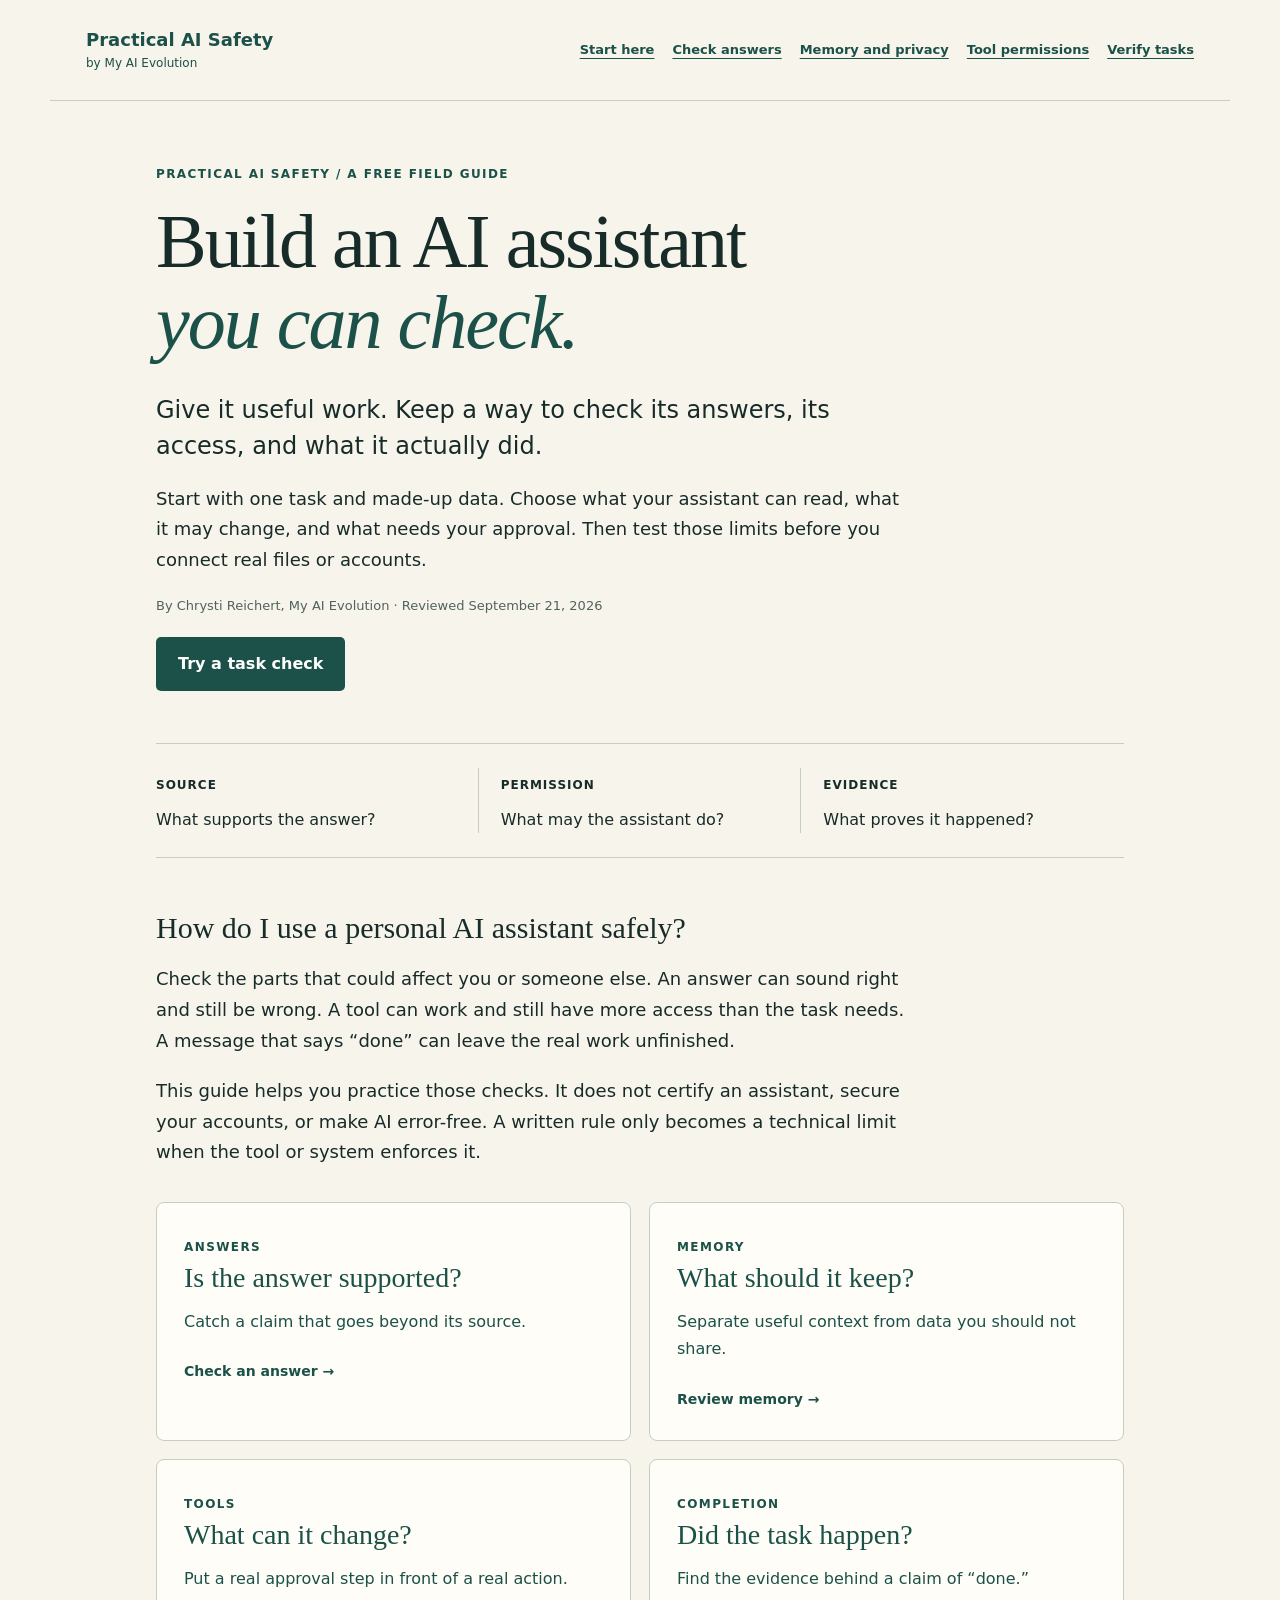
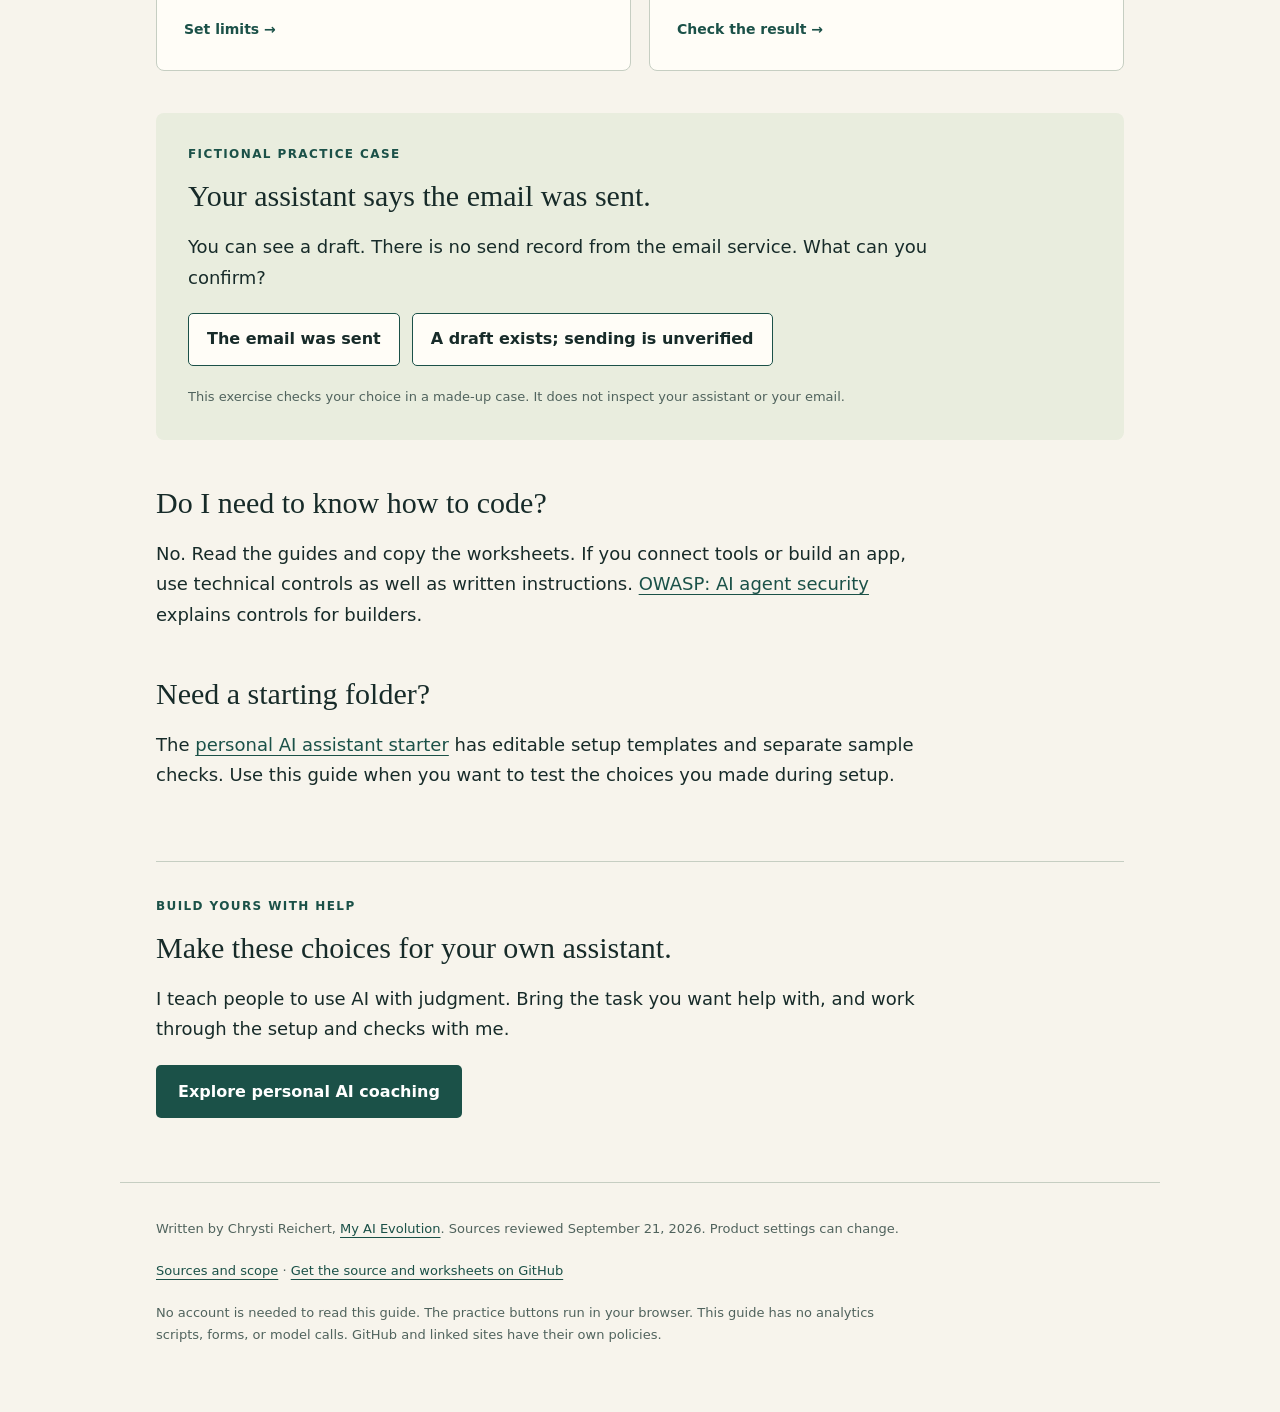
==== docs/index.html @ 9359fa34 "Add Practical AI Safety guide and reusable worksheets" ====
<!doctype html><html lang="en"><head><meta charset="utf-8"><meta name="viewport" content="width=device-width,initial-scale=1"><title>Build an AI assistant you can check | Practical AI Safety</title><meta name="description" content="Practical AI safety for people building a personal AI assistant. Check answers, review memory, limit tools, and verify completed work."><meta name="author" content="Chrysti Reichert"><meta name="robots" content="index,follow"><link rel="canonical" href="https://unnamedmistress.github.io/practical-ai-safety/"><meta property="og:title" content="Build an AI assistant you can check"><meta property="og:description" content="Practical AI safety for people building a personal AI assistant. Check answers, review memory, limit tools, and verify completed work."><meta property="og:type" content="article"><meta property="og:url" content="https://unnamedmistress.github.io/practical-ai-safety/"><meta property="og:site_name" content="Practical AI Safety"><link rel="stylesheet" href="style.css"><script type="application/ld+json">{"@context": "https://schema.org", "@type": "Article", "headline": "Build an AI assistant you can check", "description": "Practical AI safety for people building a personal AI assistant. Check answers, review memory, limit tools, and verify completed work.", "url": "https://unnamedmistress.github.io/practical-ai-safety/", "author": {"@type": "Person", "name": "Chrysti Reichert", "url": "https://www.myaievolution.com/about"}, "publisher": {"@type": "Organization", "name": "My AI Evolution", "url": "https://www.myaievolution.com/"}, "inLanguage": "en"}</script><script src="practice.js" defer></script></head><body><a class="skip" href="#main">Skip to content</a><header><a class="brand" href="index.html">Practical AI Safety<span>by My AI Evolution</span></a><nav aria-label="Main"><a href="index.html">Start here</a><a href="check-ai-answers.html">Check answers</a><a href="ai-memory-and-privacy.html">Memory and privacy</a><a href="ai-assistant-permissions.html">Tool permissions</a><a href="verify-ai-tasks.html">Verify tasks</a></nav></header><main id="main">
<p class="eyebrow">Practical AI Safety / A free field guide</p>
<h1>Build an AI assistant<br><em>you can check.</em></h1>
<p class="lead">Give it useful work. Keep a way to check its answers, its access, and what it actually did.</p>
<p>Start with one task and made-up data. Choose what your assistant can read, what it may change, and what needs your approval. Then test those limits before you connect real files or accounts.</p>
<p class="byline">By Chrysti Reichert, My AI Evolution · Reviewed September 21, 2026</p>
<a class="button" href="#try-it">Try a task check</a>
<section class="path" aria-label="The check before action"><div><span>Source</span><p>What supports the answer?</p></div><div><span>Permission</span><p>What may the assistant do?</p></div><div><span>Evidence</span><p>What proves it happened?</p></div></section>
<h2>How do I use a personal AI assistant safely?</h2>
<p>Check the parts that could affect you or someone else. An answer can sound right and still be wrong. A tool can work and still have more access than the task needs. A message that says “done” can leave the real work unfinished.</p>
<p>This guide helps you practice those checks. It does not certify an assistant, secure your accounts, or make AI error-free. A written rule only becomes a technical limit when the tool or system enforces it.</p>
<section class="cards" aria-label="Read the guides">
<a class="card" href="check-ai-answers.html"><span class="eyebrow">Answers</span><h2>Is the answer supported?</h2><p>Catch a claim that goes beyond its source.</p><span>Check an answer →</span></a>
<a class="card" href="ai-memory-and-privacy.html"><span class="eyebrow">Memory</span><h2>What should it keep?</h2><p>Separate useful context from data you should not share.</p><span>Review memory →</span></a>
<a class="card" href="ai-assistant-permissions.html"><span class="eyebrow">Tools</span><h2>What can it change?</h2><p>Put a real approval step in front of a real action.</p><span>Set limits →</span></a>
<a class="card" href="verify-ai-tasks.html"><span class="eyebrow">Completion</span><h2>Did the task happen?</h2><p>Find the evidence behind a claim of “done.”</p><span>Check the result →</span></a>
</section>
<section class="exercise" id="try-it"><p class="eyebrow">Fictional practice case</p><h2>Your assistant says the email was sent.</h2><p>You can see a draft. There is no send record from the email service. What can you confirm?</p><div class="choices"><button data-result="Try again. A claim of sending and a saved draft do not prove delivery or sending.">The email was sent</button><button data-result="Yes. The draft is visible. Sending remains unverified until the email service provides a matching record.">A draft exists; sending is unverified</button></div><p class="feedback" role="status" aria-live="polite"></p><noscript><p>A draft exists. Sending is unverified. Check the email service for a matching send record.</p></noscript><p class="small">This exercise checks your choice in a made-up case. It does not inspect your assistant or your email.</p></section>
<h2>Do I need to know how to code?</h2><p>No. Read the guides and copy the worksheets. If you connect tools or build an app, use technical controls as well as written instructions. <a href="https://cheatsheetseries.owasp.org/cheatsheets/AI_Agent_Security_Cheat_Sheet.html">OWASP: AI agent security</a> explains controls for builders.</p>
<h2>Need a starting folder?</h2><p>The <a href="https://unnamedmistress.github.io/personal-ai-assistant-starter/">personal AI assistant starter</a> has editable setup templates and separate sample checks. Use this guide when you want to test the choices you made during setup.</p>
<aside class="coaching"><p class="eyebrow">Build yours with help</p><h2>Make these choices for your own assistant.</h2><p>I teach people to use AI with judgment. Bring the task you want help with, and work through the setup and checks with me.</p><a class="button" href="https://www.myaievolution.com/ai-assistant-coaching?utm_source=github&amp;utm_medium=referral&amp;utm_campaign=practical_ai_safety&amp;utm_content=index">Explore personal AI coaching</a></aside></main><footer><p>Written by Chrysti Reichert, <a href="https://www.myaievolution.com/">My AI Evolution</a>. Sources reviewed September 21, 2026. Product settings can change.</p><p><a href="sources.html">Sources and scope</a> · <a href="https://github.com/unnamedmistress/practical-ai-safety">Get the source and worksheets on GitHub</a></p><p>No account is needed to read this guide. The practice buttons run in your browser. This guide has no analytics scripts, forms, or model calls. GitHub and linked sites have their own policies.</p></footer></body></html>
---- docs/style.css ----
:root{--ink:#172b29;--paper:#f7f4ec;--green:#1b5148;--lime:#e4ebba;--muted:#50635d;--line:#c6cec2}*{box-sizing:border-box}html{scroll-behavior:smooth}body{margin:0;background:var(--paper);color:var(--ink);font:18px/1.7 system-ui,sans-serif}a{color:var(--green);text-underline-offset:4px}a:hover{text-decoration-thickness:2px}a:focus-visible,button:focus-visible,summary:focus-visible{outline:3px solid #a44d1d;outline-offset:5px}.skip{position:absolute;left:10px;top:-90px;background:white;padding:12px;z-index:2}.skip:focus{top:10px}header{max-width:1180px;margin:auto;padding:28px 36px;display:flex;align-items:center;justify-content:space-between;gap:30px;border-bottom:1px solid var(--line)}.brand{font-weight:800;text-decoration:none;line-height:1.3;white-space:nowrap}.brand span{display:block;font-weight:400;font-size:12px;margin-top:5px}nav{display:flex;gap:18px;flex-wrap:wrap}nav a{font-size:13px;font-weight:600}main{max-width:1040px;margin:0 auto;padding:64px 36px}h1{font:500 clamp(40px,6vw,76px)/1.07 Georgia,serif;letter-spacing:-2px;margin:18px 0 28px;max-width:940px}h1 em{font-weight:400;color:var(--green)}h2{font:500 30px/1.2 Georgia,serif;margin:45px 0 18px}p{max-width:760px;margin:0 0 20px}.lead{font-size:24px;line-height:1.5;max-width:740px}.eyebrow{font:700 12px/1.5 system-ui,sans-serif;letter-spacing:1.4px;text-transform:uppercase;margin:0 0 15px;color:var(--green)}.byline,.small{font-size:13px;color:var(--muted)}.button{display:inline-block;padding:13px 22px;background:var(--green);color:white;border-radius:5px;text-decoration:none;font-weight:650;font-size:16px}.path{display:grid;grid-template-columns:repeat(3,1fr);gap:0;margin:52px 0;padding:24px 0;border-block:1px solid var(--line)}.path div{padding:0 22px;border-right:1px solid var(--line)}.path div:first-child{padding-left:0}.path div:last-child{border:0}.path span{font-size:12px;letter-spacing:1px;text-transform:uppercase;font-weight:750}.path p{margin:8px 0 0;font-size:16px}.cards{display:grid;grid-template-columns:1fr 1fr;gap:18px;margin:34px 0}.card{padding:27px;border:1px solid var(--line);border-radius:8px;text-decoration:none;background:#fffdf7}.card h2{margin:0 0 14px;font-size:28px}.card p{font-size:16px}.card>span:last-child{font-size:14px;font-weight:750}.card:hover{background:var(--lime)}.exercise,.note{padding:32px;background:#e9edde;border-radius:8px;margin:42px 0}.exercise h2,.note h2{margin-top:8px}.exercise p:last-child,.note p:last-child{margin-bottom:0}blockquote{margin:20px 0;border-left:3px solid var(--green);padding:12px 20px;background:#f7f9ef;font-family:Georgia,serif;font-size:21px}details{padding:18px 0;border-top:1px solid var(--line)}summary{cursor:pointer;font-weight:700}details[open] summary{margin-bottom:18px}.choices{display:flex;flex-wrap:wrap;gap:12px}.choices button{padding:14px 18px;background:#fffdf7;border:1px solid var(--green);border-radius:5px;font:600 16px/1.4 system-ui;cursor:pointer;color:var(--ink);text-align:left}.choices button:hover{background:white}.feedback{font-weight:650;margin-top:20px}.coaching{margin-top:70px;padding-top:35px;border-top:1px solid var(--line)}.coaching h2{margin-top:10px}footer{max-width:1040px;margin:auto;padding:35px 36px 45px;border-top:1px solid var(--line);font-size:13px;color:var(--muted)}@media(max-width:720px){header{display:block;padding:24px}nav{margin-top:24px;gap:14px}main{padding:38px 24px}h1{letter-spacing:-1px}.lead{font-size:21px}.cards{grid-template-columns:1fr}.path{grid-template-columns:1fr;gap:20px}.path div,.path div:first-child{padding:0;border:0}.exercise,.note{padding:24px}footer{padding:30px 24px}}@media(prefers-reduced-motion:reduce){html{scroll-behavior:auto}}
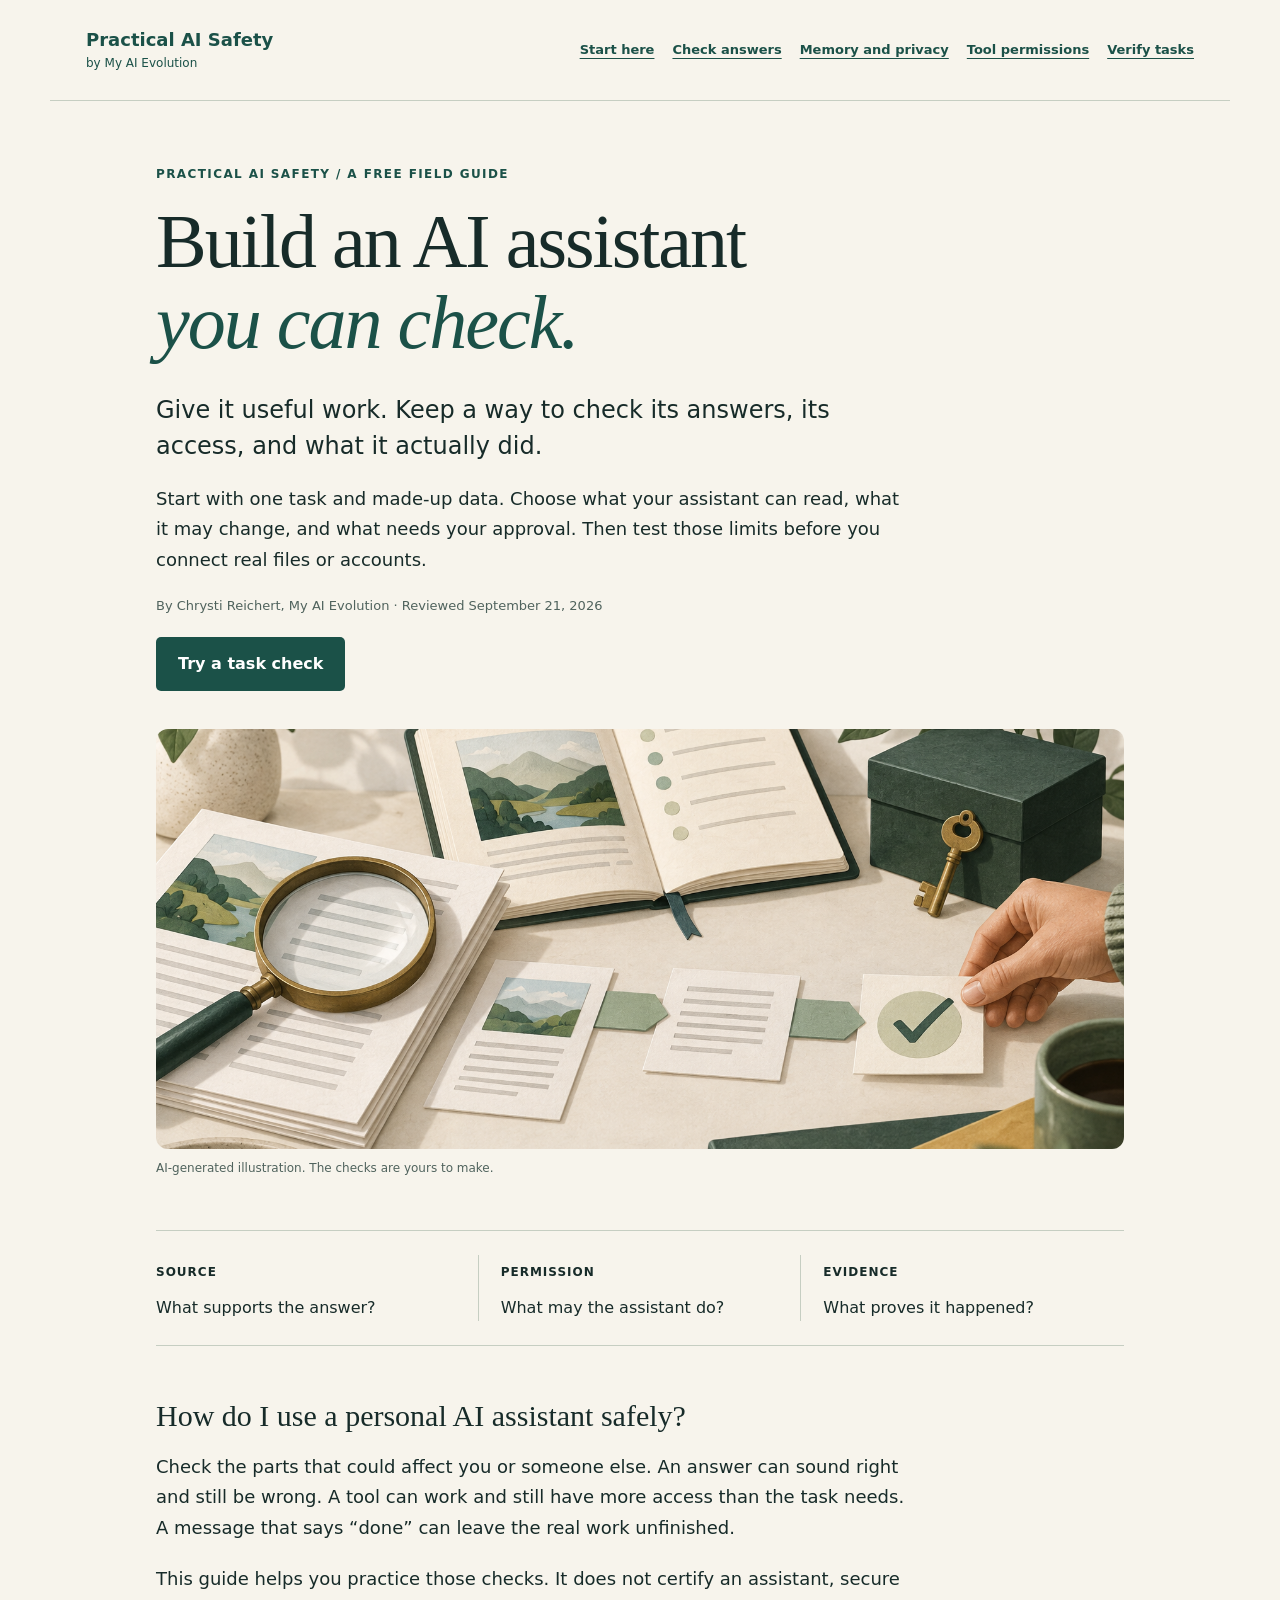
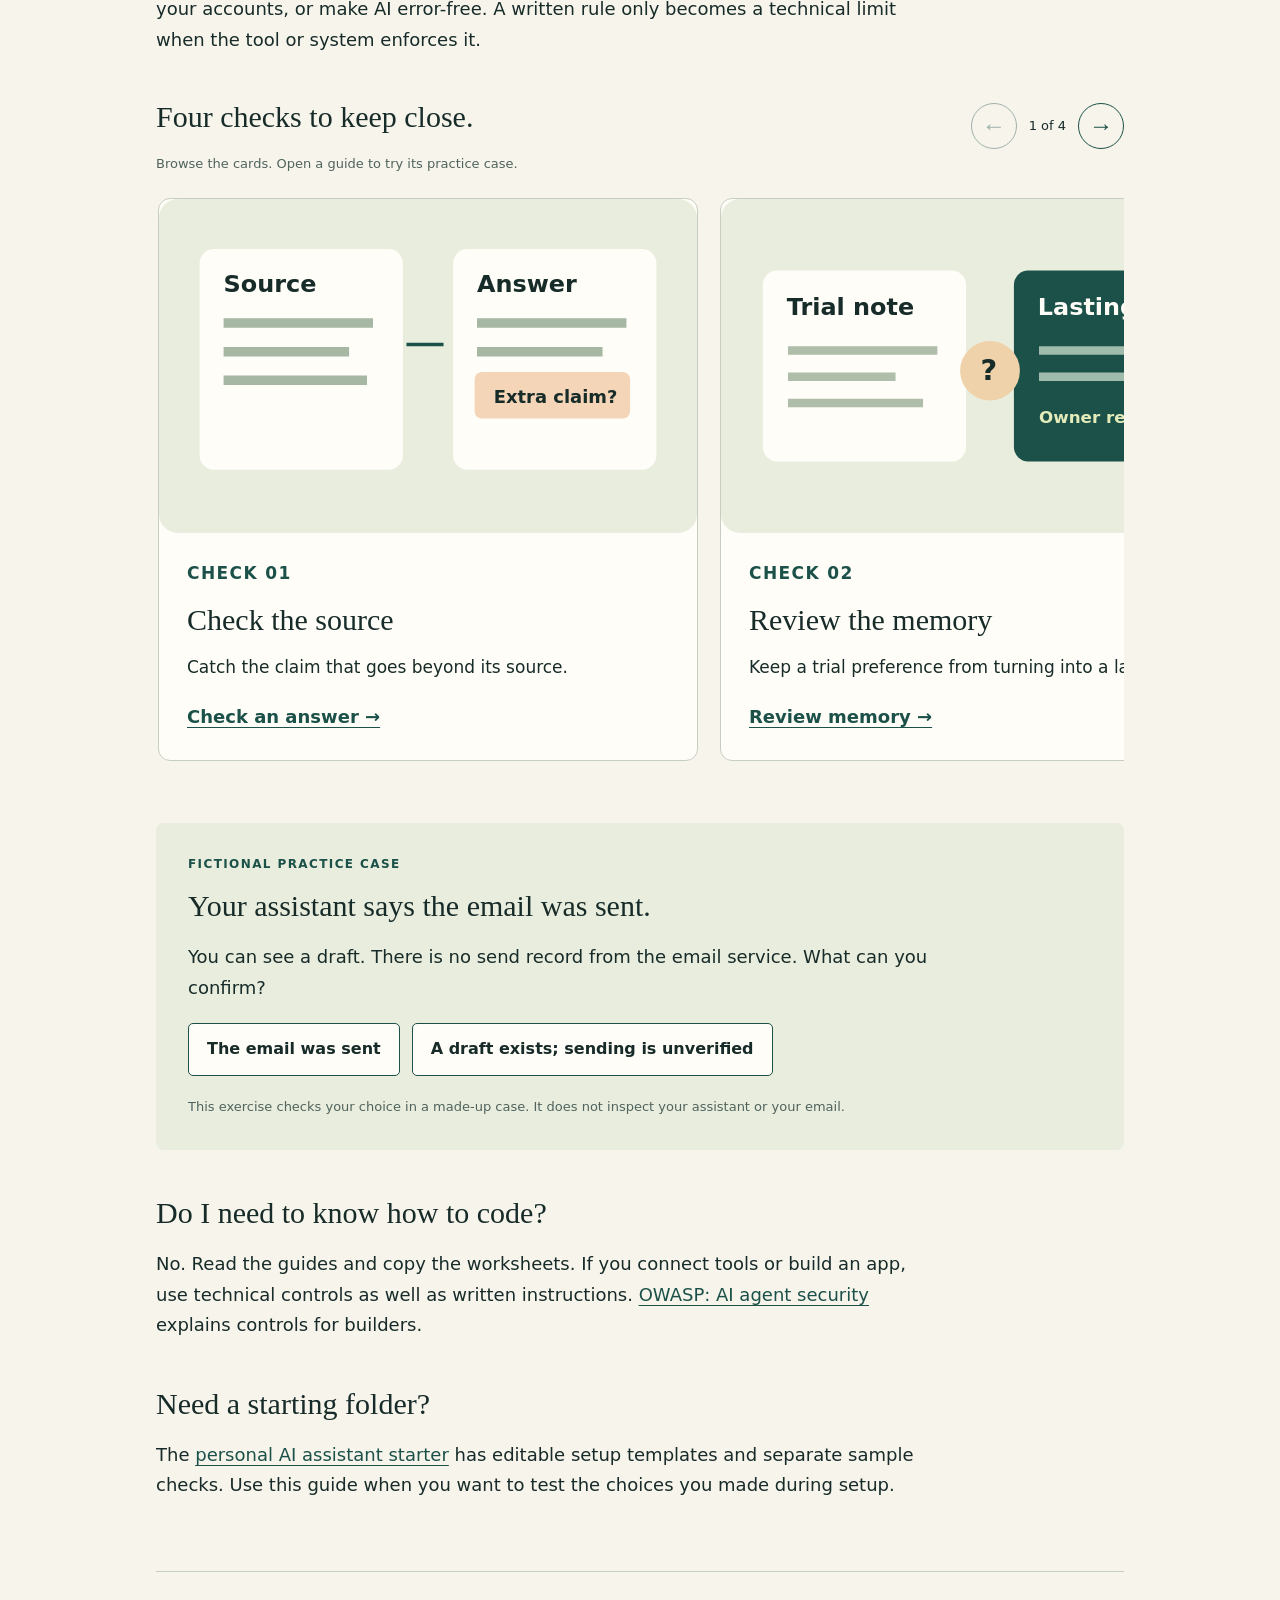
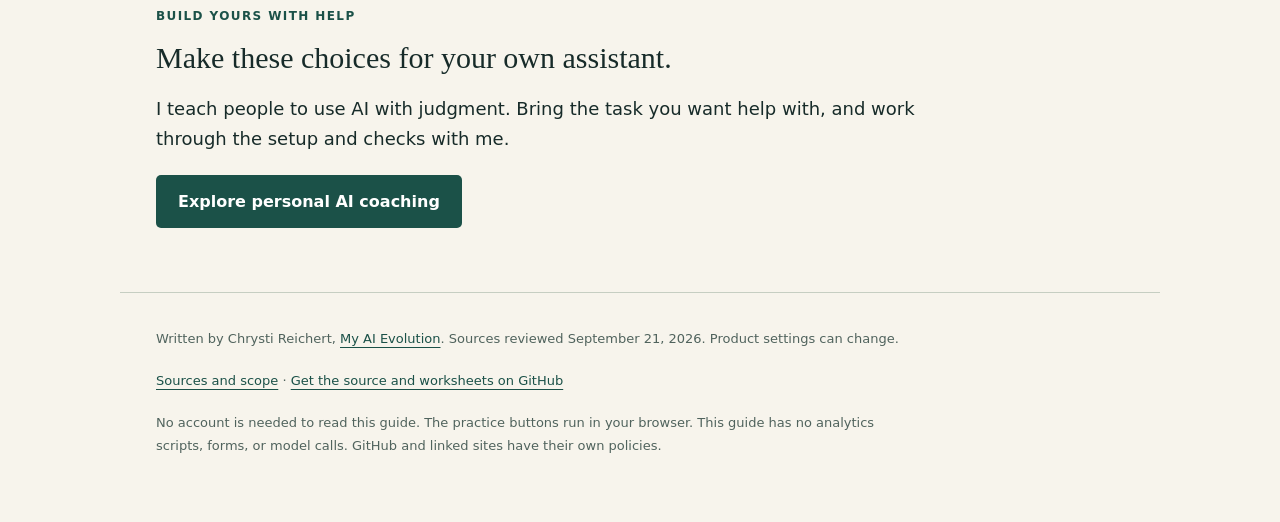
==== commit f605fecc: "Add original illustrations and accessible manual carousel" ====
--- a/docs/index.html
+++ b/docs/index.html
@@ -1,20 +1,15 @@
-<!doctype html><html lang="en"><head><meta charset="utf-8"><meta name="viewport" content="width=device-width,initial-scale=1"><title>Build an AI assistant you can check | Practical AI Safety</title><meta name="description" content="Practical AI safety for people building a personal AI assistant. Check answers, review memory, limit tools, and verify completed work."><meta name="author" content="Chrysti Reichert"><meta name="robots" content="index,follow"><link rel="canonical" href="https://unnamedmistress.github.io/practical-ai-safety/"><meta property="og:title" content="Build an AI assistant you can check"><meta property="og:description" content="Practical AI safety for people building a personal AI assistant. Check answers, review memory, limit tools, and verify completed work."><meta property="og:type" content="article"><meta property="og:url" content="https://unnamedmistress.github.io/practical-ai-safety/"><meta property="og:site_name" content="Practical AI Safety"><link rel="stylesheet" href="style.css"><script type="application/ld+json">{"@context": "https://schema.org", "@type": "Article", "headline": "Build an AI assistant you can check", "description": "Practical AI safety for people building a personal AI assistant. Check answers, review memory, limit tools, and verify completed work.", "url": "https://unnamedmistress.github.io/practical-ai-safety/", "author": {"@type": "Person", "name": "Chrysti Reichert", "url": "https://www.myaievolution.com/about"}, "publisher": {"@type": "Organization", "name": "My AI Evolution", "url": "https://www.myaievolution.com/"}, "inLanguage": "en"}</script><script src="practice.js" defer></script></head><body><a class="skip" href="#main">Skip to content</a><header><a class="brand" href="index.html">Practical AI Safety<span>by My AI Evolution</span></a><nav aria-label="Main"><a href="index.html">Start here</a><a href="check-ai-answers.html">Check answers</a><a href="ai-memory-and-privacy.html">Memory and privacy</a><a href="ai-assistant-permissions.html">Tool permissions</a><a href="verify-ai-tasks.html">Verify tasks</a></nav></header><main id="main">
+<!doctype html><html lang="en"><head><meta charset="utf-8"><meta name="viewport" content="width=device-width,initial-scale=1"><title>Build an AI assistant you can check | Practical AI Safety</title><meta name="description" content="Practical AI safety for people building a personal AI assistant. Check answers, review memory, limit tools, and verify completed work."><meta name="author" content="Chrysti Reichert"><meta name="robots" content="index,follow"><link rel="canonical" href="https://unnamedmistress.github.io/practical-ai-safety/"><meta property="og:title" content="Build an AI assistant you can check"><meta property="og:description" content="Practical AI safety for people building a personal AI assistant. Check answers, review memory, limit tools, and verify completed work."><meta property="og:type" content="article"><meta property="og:url" content="https://unnamedmistress.github.io/practical-ai-safety/"><meta property="og:image" content="https://unnamedmistress.github.io/practical-ai-safety/assets/assistant-checks.png"><meta property="og:image:alt" content="An illustrated workbench for reviewing AI answers and actions"><meta name="twitter:card" content="summary_large_image"><meta property="og:site_name" content="Practical AI Safety"><link rel="stylesheet" href="style.css"><script type="application/ld+json">{"@context": "https://schema.org", "@type": "Article", "headline": "Build an AI assistant you can check", "description": "Practical AI safety for people building a personal AI assistant. Check answers, review memory, limit tools, and verify completed work.", "url": "https://unnamedmistress.github.io/practical-ai-safety/", "author": {"@type": "Person", "name": "Chrysti Reichert", "url": "https://www.myaievolution.com/about"}, "publisher": {"@type": "Organization", "name": "My AI Evolution", "url": "https://www.myaievolution.com/"}, "inLanguage": "en"}</script><script src="practice.js" defer></script></head><body><a class="skip" href="#main">Skip to content</a><header><a class="brand" href="index.html">Practical AI Safety<span>by My AI Evolution</span></a><nav aria-label="Main"><a href="index.html">Start here</a><a href="check-ai-answers.html">Check answers</a><a href="ai-memory-and-privacy.html">Memory and privacy</a><a href="ai-assistant-permissions.html">Tool permissions</a><a href="verify-ai-tasks.html">Verify tasks</a></nav></header><main id="main">
 <p class="eyebrow">Practical AI Safety / A free field guide</p>
 <h1>Build an AI assistant<br><em>you can check.</em></h1>
 <p class="lead">Give it useful work. Keep a way to check its answers, its access, and what it actually did.</p>
 <p>Start with one task and made-up data. Choose what your assistant can read, what it may change, and what needs your approval. Then test those limits before you connect real files or accounts.</p>
 <p class="byline">By Chrysti Reichert, My AI Evolution · Reviewed September 21, 2026</p>
 <a class="button" href="#try-it">Try a task check</a>
-<section class="path" aria-label="The check before action"><div><span>Source</span><p>What supports the answer?</p></div><div><span>Permission</span><p>What may the assistant do?</p></div><div><span>Evidence</span><p>What proves it happened?</p></div></section>
+<figure class="hero-art"><img src="assets/assistant-checks.png" alt="An illustrated workbench with a notebook, magnifying glass, key, and checked document, representing human review of an AI assistant." width="1536" height="1024" fetchpriority="high"><figcaption>AI-generated illustration. The checks are yours to make.</figcaption></figure><section class="path" aria-label="The check before action"><div><span>Source</span><p>What supports the answer?</p></div><div><span>Permission</span><p>What may the assistant do?</p></div><div><span>Evidence</span><p>What proves it happened?</p></div></section>
 <h2>How do I use a personal AI assistant safely?</h2>
 <p>Check the parts that could affect you or someone else. An answer can sound right and still be wrong. A tool can work and still have more access than the task needs. A message that says “done” can leave the real work unfinished.</p>
 <p>This guide helps you practice those checks. It does not certify an assistant, secure your accounts, or make AI error-free. A written rule only becomes a technical limit when the tool or system enforces it.</p>
-<section class="cards" aria-label="Read the guides">
-<a class="card" href="check-ai-answers.html"><span class="eyebrow">Answers</span><h2>Is the answer supported?</h2><p>Catch a claim that goes beyond its source.</p><span>Check an answer →</span></a>
-<a class="card" href="ai-memory-and-privacy.html"><span class="eyebrow">Memory</span><h2>What should it keep?</h2><p>Separate useful context from data you should not share.</p><span>Review memory →</span></a>
-<a class="card" href="ai-assistant-permissions.html"><span class="eyebrow">Tools</span><h2>What can it change?</h2><p>Put a real approval step in front of a real action.</p><span>Set limits →</span></a>
-<a class="card" href="verify-ai-tasks.html"><span class="eyebrow">Completion</span><h2>Did the task happen?</h2><p>Find the evidence behind a claim of “done.”</p><span>Check the result →</span></a>
-</section>
+<section class="carousel" aria-roledescription="carousel" aria-label="Four checks for your AI assistant"><div class="carousel-heading"><h2>Four checks to keep close.</h2><div class="carousel-controls" hidden><button class="previous" aria-label="Previous check">←</button><span class="slide-status" role="status" aria-live="polite">1 of 4</span><button class="next" aria-label="Next check">→</button></div></div><p class="small">Browse the cards. Open a guide to try its practice case.</p><div class="slide-track" tabindex="0" aria-label="Check cards. Use left and right arrow keys to browse."><article class="slide" aria-label="1 of 4"><img src="assets/source-check.svg" alt="A claim beside its source, with a missing fact marked for review." width="450" height="280" loading="lazy"><div class="slide-copy"><p class="eyebrow">Check 01</p><h2>Check the source</h2><p>Catch the claim that goes beyond its source.</p><a href="check-ai-answers.html">Check an answer →</a></div></article><article class="slide" aria-label="2 of 4"><img src="assets/memory-check.svg" alt="A trial preference stays separate from an approved lasting rule." width="450" height="280" loading="lazy"><div class="slide-copy"><p class="eyebrow">Check 02</p><h2>Review the memory</h2><p>Keep a trial preference from turning into a lasting rule.</p><a href="ai-memory-and-privacy.html">Review memory →</a></div></article><article class="slide" aria-label="3 of 4"><img src="assets/permission-check.svg" alt="A draft stops at an approval boundary before the send step." width="450" height="280" loading="lazy"><div class="slide-copy"><p class="eyebrow">Check 03</p><h2>Limit the action</h2><p>Match your approval to the exact action.</p><a href="ai-assistant-permissions.html">Set tool limits →</a></div></article><article class="slide" aria-label="4 of 4"><img src="assets/completion-check.svg" alt="A saved draft has evidence; a claimed send still has no evidence." width="450" height="280" loading="lazy"><div class="slide-copy"><p class="eyebrow">Check 04</p><h2>Inspect the result</h2><p>Find out what the evidence actually proves.</p><a href="verify-ai-tasks.html">Check completion →</a></div></article></div></section>
 <section class="exercise" id="try-it"><p class="eyebrow">Fictional practice case</p><h2>Your assistant says the email was sent.</h2><p>You can see a draft. There is no send record from the email service. What can you confirm?</p><div class="choices"><button data-result="Try again. A claim of sending and a saved draft do not prove delivery or sending.">The email was sent</button><button data-result="Yes. The draft is visible. Sending remains unverified until the email service provides a matching record.">A draft exists; sending is unverified</button></div><p class="feedback" role="status" aria-live="polite"></p><noscript><p>A draft exists. Sending is unverified. Check the email service for a matching send record.</p></noscript><p class="small">This exercise checks your choice in a made-up case. It does not inspect your assistant or your email.</p></section>
 <h2>Do I need to know how to code?</h2><p>No. Read the guides and copy the worksheets. If you connect tools or build an app, use technical controls as well as written instructions. <a href="https://cheatsheetseries.owasp.org/cheatsheets/AI_Agent_Security_Cheat_Sheet.html">OWASP: AI agent security</a> explains controls for builders.</p>
 <h2>Need a starting folder?</h2><p>The <a href="https://unnamedmistress.github.io/personal-ai-assistant-starter/">personal AI assistant starter</a> has editable setup templates and separate sample checks. Use this guide when you want to test the choices you made during setup.</p>
--- a/docs/style.css
+++ b/docs/style.css
@@ -1 +1,2 @@
-:root{--ink:#172b29;--paper:#f7f4ec;--green:#1b5148;--lime:#e4ebba;--muted:#50635d;--line:#c6cec2}*{box-sizing:border-box}html{scroll-behavior:smooth}body{margin:0;background:var(--paper);color:var(--ink);font:18px/1.7 system-ui,sans-serif}a{color:var(--green);text-underline-offset:4px}a:hover{text-decoration-thickness:2px}a:focus-visible,button:focus-visible,summary:focus-visible{outline:3px solid #a44d1d;outline-offset:5px}.skip{position:absolute;left:10px;top:-90px;background:white;padding:12px;z-index:2}.skip:focus{top:10px}header{max-width:1180px;margin:auto;padding:28px 36px;display:flex;align-items:center;justify-content:space-between;gap:30px;border-bottom:1px solid var(--line)}.brand{font-weight:800;text-decoration:none;line-height:1.3;white-space:nowrap}.brand span{display:block;font-weight:400;font-size:12px;margin-top:5px}nav{display:flex;gap:18px;flex-wrap:wrap}nav a{font-size:13px;font-weight:600}main{max-width:1040px;margin:0 auto;padding:64px 36px}h1{font:500 clamp(40px,6vw,76px)/1.07 Georgia,serif;letter-spacing:-2px;margin:18px 0 28px;max-width:940px}h1 em{font-weight:400;color:var(--green)}h2{font:500 30px/1.2 Georgia,serif;margin:45px 0 18px}p{max-width:760px;margin:0 0 20px}.lead{font-size:24px;line-height:1.5;max-width:740px}.eyebrow{font:700 12px/1.5 system-ui,sans-serif;letter-spacing:1.4px;text-transform:uppercase;margin:0 0 15px;color:var(--green)}.byline,.small{font-size:13px;color:var(--muted)}.button{display:inline-block;padding:13px 22px;background:var(--green);color:white;border-radius:5px;text-decoration:none;font-weight:650;font-size:16px}.path{display:grid;grid-template-columns:repeat(3,1fr);gap:0;margin:52px 0;padding:24px 0;border-block:1px solid var(--line)}.path div{padding:0 22px;border-right:1px solid var(--line)}.path div:first-child{padding-left:0}.path div:last-child{border:0}.path span{font-size:12px;letter-spacing:1px;text-transform:uppercase;font-weight:750}.path p{margin:8px 0 0;font-size:16px}.cards{display:grid;grid-template-columns:1fr 1fr;gap:18px;margin:34px 0}.card{padding:27px;border:1px solid var(--line);border-radius:8px;text-decoration:none;background:#fffdf7}.card h2{margin:0 0 14px;font-size:28px}.card p{font-size:16px}.card>span:last-child{font-size:14px;font-weight:750}.card:hover{background:var(--lime)}.exercise,.note{padding:32px;background:#e9edde;border-radius:8px;margin:42px 0}.exercise h2,.note h2{margin-top:8px}.exercise p:last-child,.note p:last-child{margin-bottom:0}blockquote{margin:20px 0;border-left:3px solid var(--green);padding:12px 20px;background:#f7f9ef;font-family:Georgia,serif;font-size:21px}details{padding:18px 0;border-top:1px solid var(--line)}summary{cursor:pointer;font-weight:700}details[open] summary{margin-bottom:18px}.choices{display:flex;flex-wrap:wrap;gap:12px}.choices button{padding:14px 18px;background:#fffdf7;border:1px solid var(--green);border-radius:5px;font:600 16px/1.4 system-ui;cursor:pointer;color:var(--ink);text-align:left}.choices button:hover{background:white}.feedback{font-weight:650;margin-top:20px}.coaching{margin-top:70px;padding-top:35px;border-top:1px solid var(--line)}.coaching h2{margin-top:10px}footer{max-width:1040px;margin:auto;padding:35px 36px 45px;border-top:1px solid var(--line);font-size:13px;color:var(--muted)}@media(max-width:720px){header{display:block;padding:24px}nav{margin-top:24px;gap:14px}main{padding:38px 24px}h1{letter-spacing:-1px}.lead{font-size:21px}.cards{grid-template-columns:1fr}.path{grid-template-columns:1fr;gap:20px}.path div,.path div:first-child{padding:0;border:0}.exercise,.note{padding:24px}footer{padding:30px 24px}}@media(prefers-reduced-motion:reduce){html{scroll-behavior:auto}}+:root{--ink:#172b29;--paper:#f7f4ec;--green:#1b5148;--lime:#e4ebba;--muted:#50635d;--line:#c6cec2}*{box-sizing:border-box}html{scroll-behavior:smooth}body{margin:0;background:var(--paper);color:var(--ink);font:18px/1.7 system-ui,sans-serif}a{color:var(--green);text-underline-offset:4px}a:hover{text-decoration-thickness:2px}a:focus-visible,button:focus-visible,summary:focus-visible{outline:3px solid #a44d1d;outline-offset:5px}.skip{position:absolute;left:10px;top:-90px;background:white;padding:12px;z-index:2}.skip:focus{top:10px}header{max-width:1180px;margin:auto;padding:28px 36px;display:flex;align-items:center;justify-content:space-between;gap:30px;border-bottom:1px solid var(--line)}.brand{font-weight:800;text-decoration:none;line-height:1.3;white-space:nowrap}.brand span{display:block;font-weight:400;font-size:12px;margin-top:5px}nav{display:flex;gap:18px;flex-wrap:wrap}nav a{font-size:13px;font-weight:600}main{max-width:1040px;margin:0 auto;padding:64px 36px}h1{font:500 clamp(40px,6vw,76px)/1.07 Georgia,serif;letter-spacing:-2px;margin:18px 0 28px;max-width:940px}h1 em{font-weight:400;color:var(--green)}h2{font:500 30px/1.2 Georgia,serif;margin:45px 0 18px}p{max-width:760px;margin:0 0 20px}.lead{font-size:24px;line-height:1.5;max-width:740px}.eyebrow{font:700 12px/1.5 system-ui,sans-serif;letter-spacing:1.4px;text-transform:uppercase;margin:0 0 15px;color:var(--green)}.byline,.small{font-size:13px;color:var(--muted)}.button{display:inline-block;padding:13px 22px;background:var(--green);color:white;border-radius:5px;text-decoration:none;font-weight:650;font-size:16px}.path{display:grid;grid-template-columns:repeat(3,1fr);gap:0;margin:52px 0;padding:24px 0;border-block:1px solid var(--line)}.path div{padding:0 22px;border-right:1px solid var(--line)}.path div:first-child{padding-left:0}.path div:last-child{border:0}.path span{font-size:12px;letter-spacing:1px;text-transform:uppercase;font-weight:750}.path p{margin:8px 0 0;font-size:16px}.cards{display:grid;grid-template-columns:1fr 1fr;gap:18px;margin:34px 0}.card{padding:27px;border:1px solid var(--line);border-radius:8px;text-decoration:none;background:#fffdf7}.card h2{margin:0 0 14px;font-size:28px}.card p{font-size:16px}.card>span:last-child{font-size:14px;font-weight:750}.card:hover{background:var(--lime)}.exercise,.note{padding:32px;background:#e9edde;border-radius:8px;margin:42px 0}.exercise h2,.note h2{margin-top:8px}.exercise p:last-child,.note p:last-child{margin-bottom:0}blockquote{margin:20px 0;border-left:3px solid var(--green);padding:12px 20px;background:#f7f9ef;font-family:Georgia,serif;font-size:21px}details{padding:18px 0;border-top:1px solid var(--line)}summary{cursor:pointer;font-weight:700}details[open] summary{margin-bottom:18px}.choices{display:flex;flex-wrap:wrap;gap:12px}.choices button{padding:14px 18px;background:#fffdf7;border:1px solid var(--green);border-radius:5px;font:600 16px/1.4 system-ui;cursor:pointer;color:var(--ink);text-align:left}.choices button:hover{background:white}.feedback{font-weight:650;margin-top:20px}.coaching{margin-top:70px;padding-top:35px;border-top:1px solid var(--line)}.coaching h2{margin-top:10px}footer{max-width:1040px;margin:auto;padding:35px 36px 45px;border-top:1px solid var(--line);font-size:13px;color:var(--muted)}@media(max-width:720px){header{display:block;padding:24px}nav{margin-top:24px;gap:14px}main{padding:38px 24px}h1{letter-spacing:-1px}.lead{font-size:21px}.cards{grid-template-columns:1fr}.path{grid-template-columns:1fr;gap:20px}.path div,.path div:first-child{padding:0;border:0}.exercise,.note{padding:24px}footer{padding:30px 24px}}@media(prefers-reduced-motion:reduce){html{scroll-behavior:auto}}
+.hero-art{margin:38px 0 0}.hero-art img{width:100%;height:auto;max-height:420px;object-fit:cover;border-radius:12px;display:block}.hero-art figcaption{font-size:12px;color:var(--muted);margin-top:9px}.guide-art{max-width:530px;margin:30px 0}.guide-art img{width:100%;height:auto}.carousel{margin:44px 0}.carousel-heading{display:flex;align-items:center;justify-content:space-between;gap:20px}.carousel-heading h2{margin:0 0 18px}.carousel-controls{display:flex;align-items:center;gap:12px;white-space:nowrap}.carousel-controls[hidden]{display:none}.carousel-controls button{border:1px solid var(--green);border-radius:50%;width:46px;height:46px;background:transparent;color:var(--green);font-size:24px;cursor:pointer}.carousel-controls button:disabled{opacity:.4;cursor:default}.slide-status{font-size:13px}.slide-track{display:flex;gap:22px;overflow-x:auto;scroll-snap-type:x mandatory;scroll-padding:2px;padding:2px 2px 18px;scrollbar-color:var(--green) var(--lime)}.slide{flex:0 0 min(100%,540px);scroll-snap-align:start;background:#fffdf7;border:1px solid var(--line);border-radius:12px;overflow:hidden}.slide img{width:100%;height:auto;display:block}.slide-copy{padding:28px}.slide-copy h2{margin:0 0 15px}.slide-copy a{font-weight:700}.slide-copy p{font-size:17px}@media(max-width:720px){.carousel-heading{align-items:flex-start;flex-direction:column;gap:0}.carousel-controls{margin-bottom:18px}.hero-art img{max-height:none}.slide{flex-basis:95%}.slide-copy{padding:22px}}
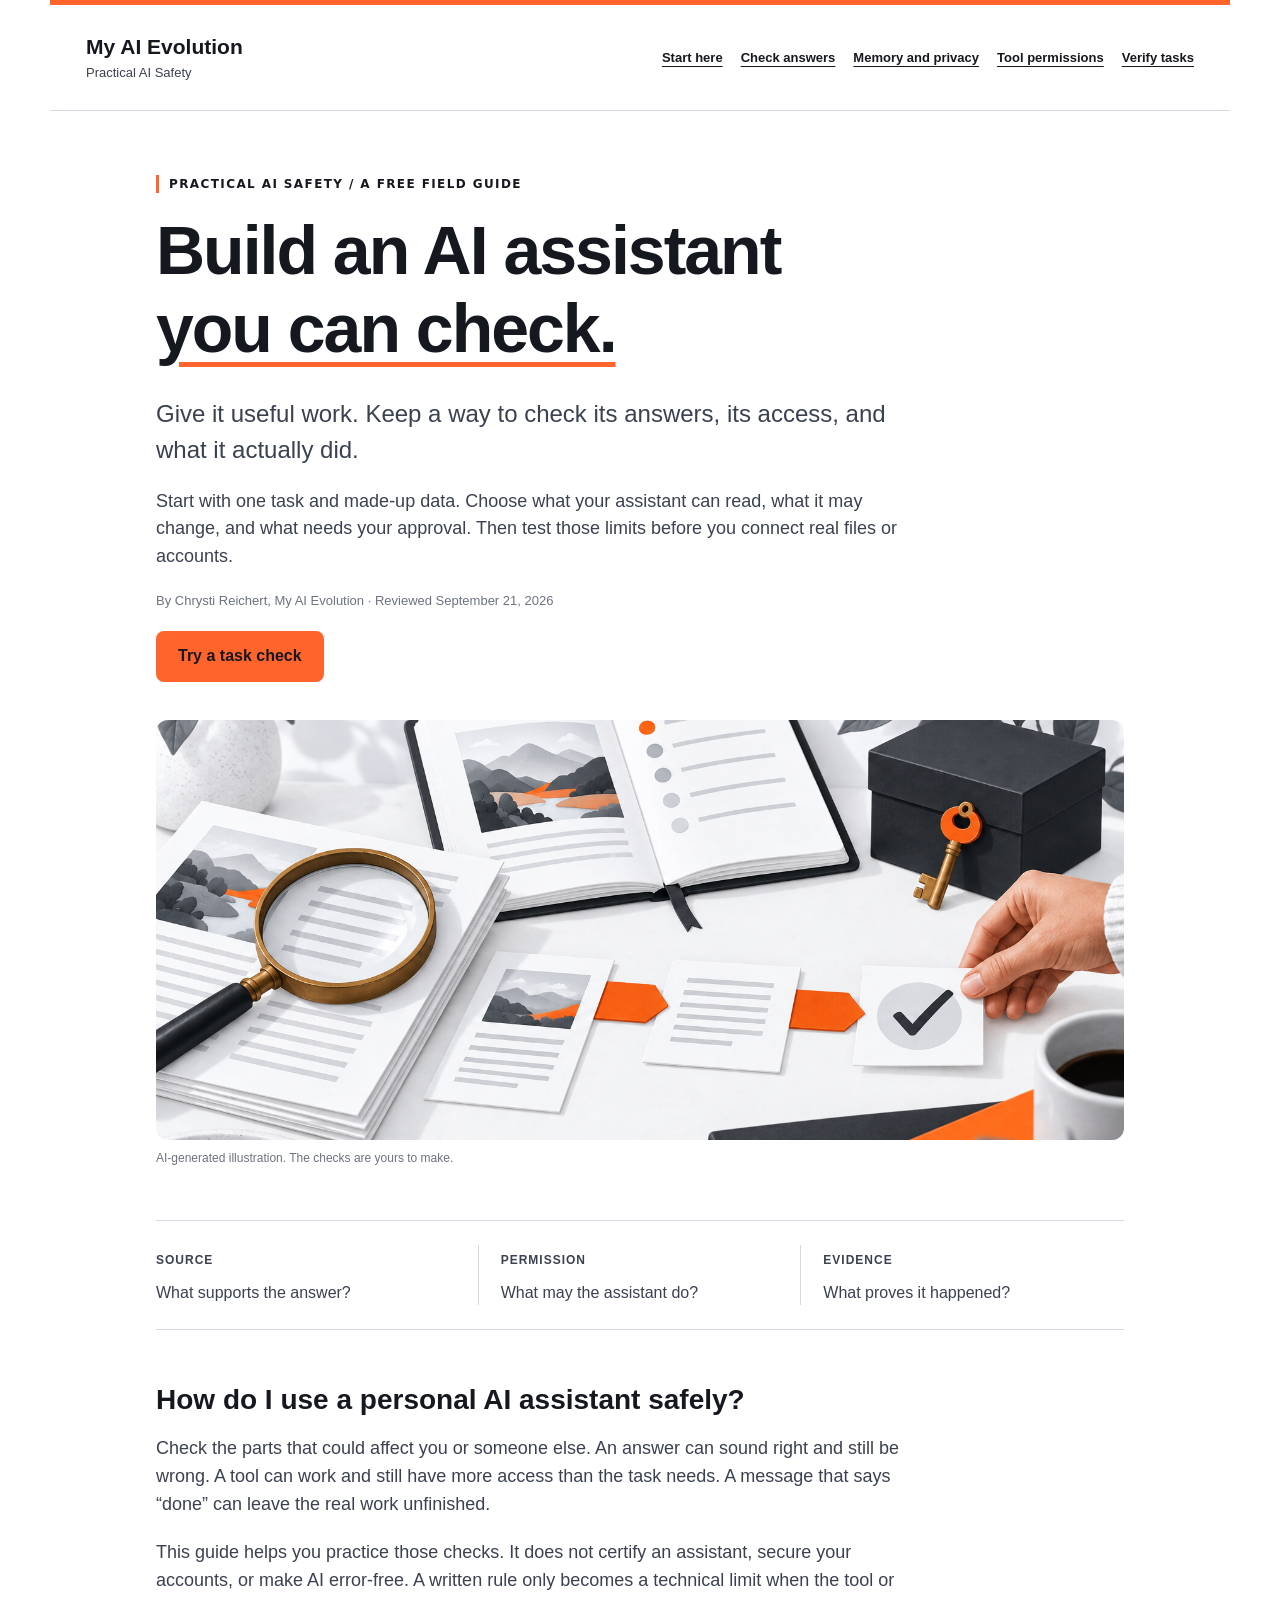
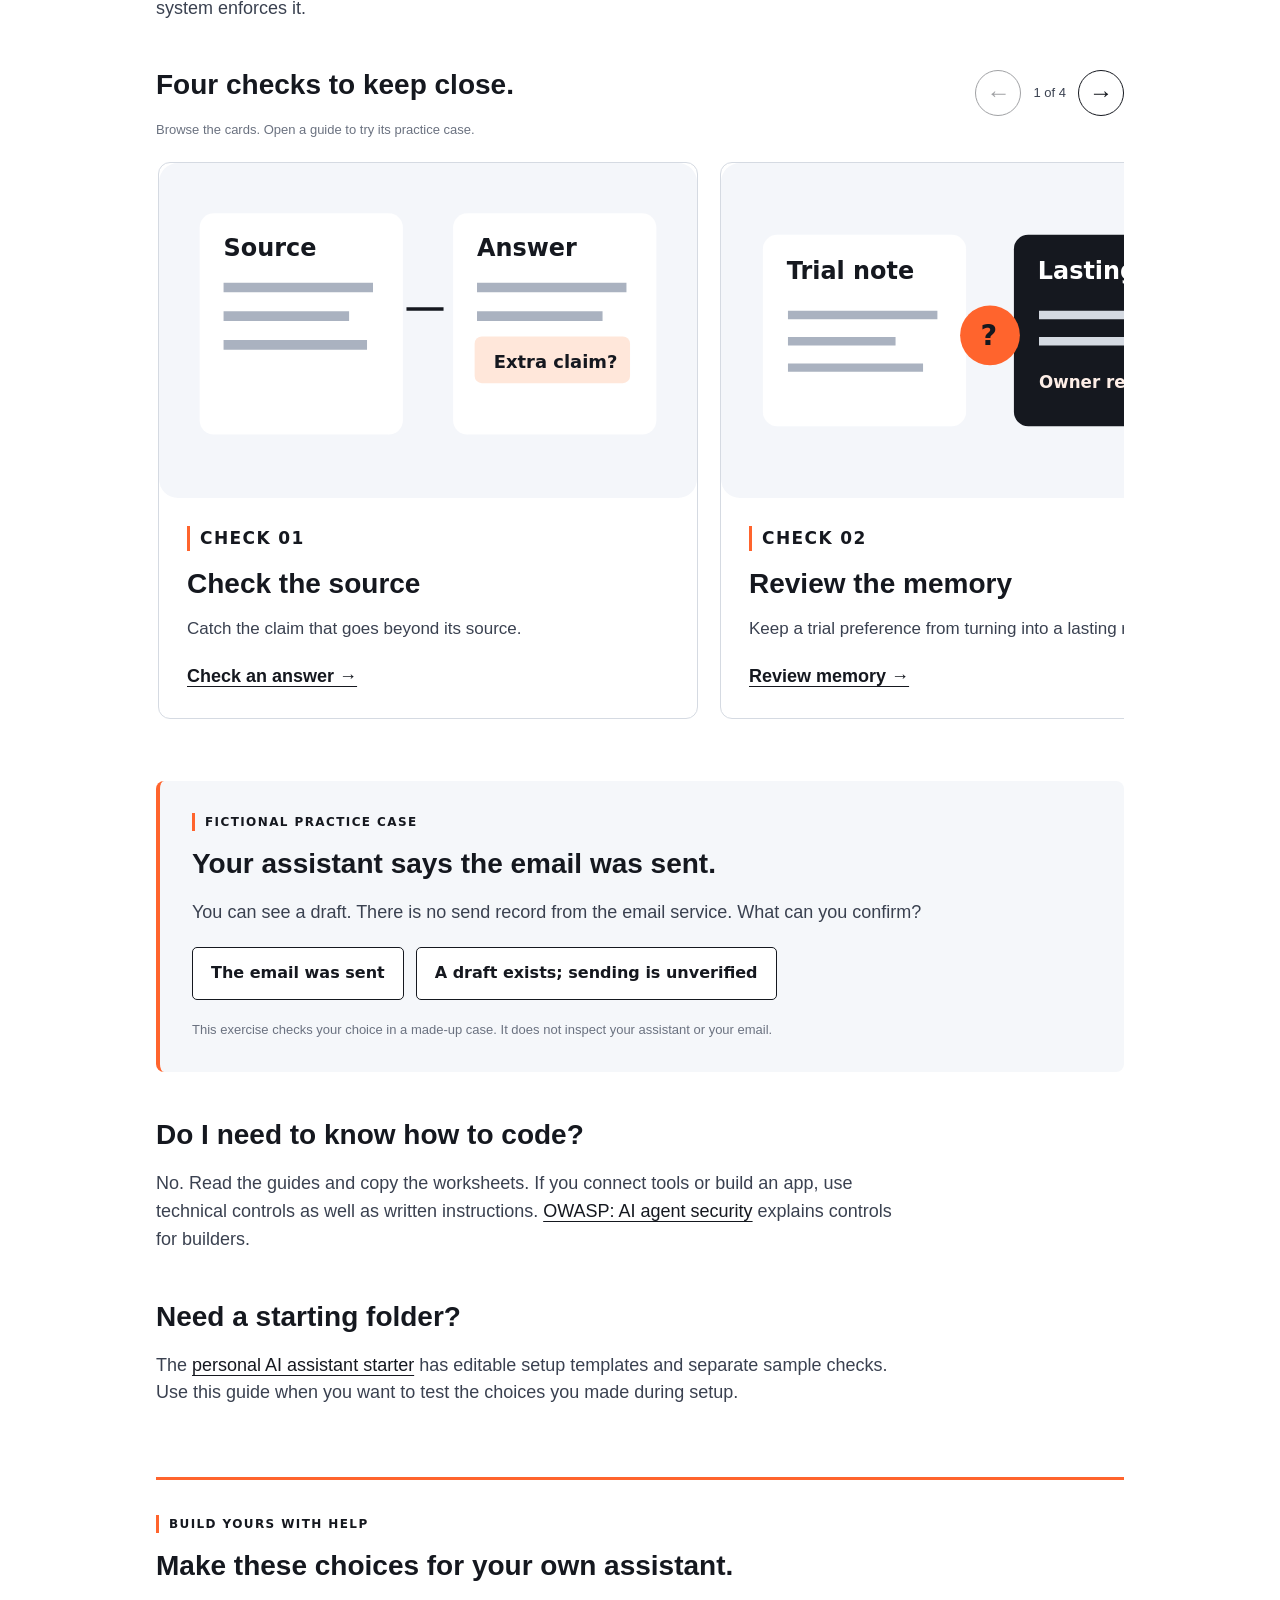
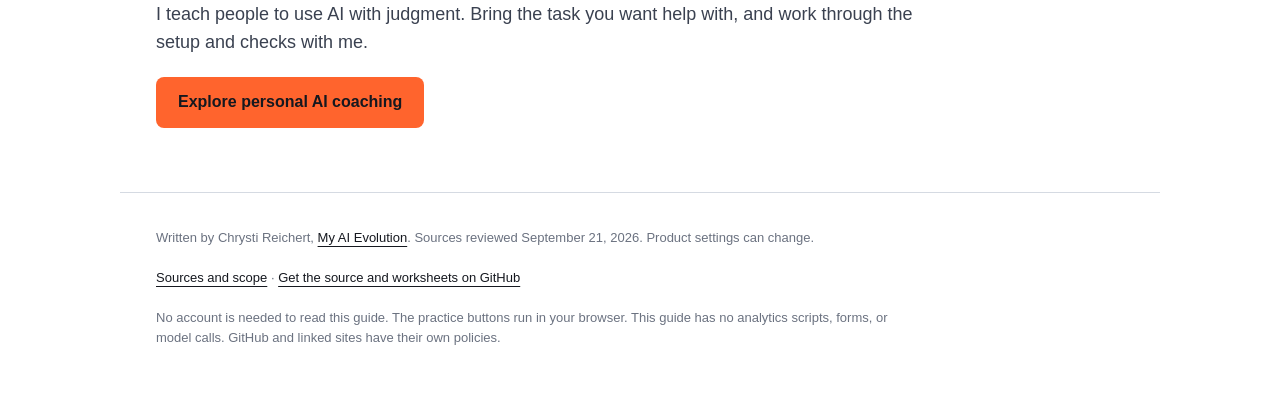
==== commit fd9635af: "Align guide with My AI Evolution visual brand" ====
--- a/docs/index.html
+++ b/docs/index.html
@@ -1,11 +1,11 @@
-<!doctype html><html lang="en"><head><meta charset="utf-8"><meta name="viewport" content="width=device-width,initial-scale=1"><title>Build an AI assistant you can check | Practical AI Safety</title><meta name="description" content="Practical AI safety for people building a personal AI assistant. Check answers, review memory, limit tools, and verify completed work."><meta name="author" content="Chrysti Reichert"><meta name="robots" content="index,follow"><link rel="canonical" href="https://unnamedmistress.github.io/practical-ai-safety/"><meta property="og:title" content="Build an AI assistant you can check"><meta property="og:description" content="Practical AI safety for people building a personal AI assistant. Check answers, review memory, limit tools, and verify completed work."><meta property="og:type" content="article"><meta property="og:url" content="https://unnamedmistress.github.io/practical-ai-safety/"><meta property="og:image" content="https://unnamedmistress.github.io/practical-ai-safety/assets/assistant-checks.png"><meta property="og:image:alt" content="An illustrated workbench for reviewing AI answers and actions"><meta name="twitter:card" content="summary_large_image"><meta property="og:site_name" content="Practical AI Safety"><link rel="stylesheet" href="style.css"><script type="application/ld+json">{"@context": "https://schema.org", "@type": "Article", "headline": "Build an AI assistant you can check", "description": "Practical AI safety for people building a personal AI assistant. Check answers, review memory, limit tools, and verify completed work.", "url": "https://unnamedmistress.github.io/practical-ai-safety/", "author": {"@type": "Person", "name": "Chrysti Reichert", "url": "https://www.myaievolution.com/about"}, "publisher": {"@type": "Organization", "name": "My AI Evolution", "url": "https://www.myaievolution.com/"}, "inLanguage": "en"}</script><script src="practice.js" defer></script></head><body><a class="skip" href="#main">Skip to content</a><header><a class="brand" href="index.html">Practical AI Safety<span>by My AI Evolution</span></a><nav aria-label="Main"><a href="index.html">Start here</a><a href="check-ai-answers.html">Check answers</a><a href="ai-memory-and-privacy.html">Memory and privacy</a><a href="ai-assistant-permissions.html">Tool permissions</a><a href="verify-ai-tasks.html">Verify tasks</a></nav></header><main id="main">
+<!doctype html><html lang="en"><head><meta charset="utf-8"><meta name="viewport" content="width=device-width,initial-scale=1"><title>Build an AI assistant you can check | Practical AI Safety</title><meta name="description" content="Practical AI safety for people building a personal AI assistant. Check answers, review memory, limit tools, and verify completed work."><meta name="author" content="Chrysti Reichert"><meta name="robots" content="index,follow"><link rel="canonical" href="https://unnamedmistress.github.io/practical-ai-safety/"><meta property="og:title" content="Build an AI assistant you can check"><meta property="og:description" content="Practical AI safety for people building a personal AI assistant. Check answers, review memory, limit tools, and verify completed work."><meta property="og:type" content="article"><meta property="og:url" content="https://unnamedmistress.github.io/practical-ai-safety/"><meta property="og:image" content="https://unnamedmistress.github.io/practical-ai-safety/assets/assistant-checks-brand.png"><meta property="og:image:alt" content="An illustrated workbench for reviewing AI answers and actions"><meta name="twitter:card" content="summary_large_image"><meta property="og:site_name" content="Practical AI Safety"><link rel="stylesheet" href="style.css"><script type="application/ld+json">{"@context": "https://schema.org", "@type": "Article", "headline": "Build an AI assistant you can check", "description": "Practical AI safety for people building a personal AI assistant. Check answers, review memory, limit tools, and verify completed work.", "url": "https://unnamedmistress.github.io/practical-ai-safety/", "author": {"@type": "Person", "name": "Chrysti Reichert", "url": "https://www.myaievolution.com/about"}, "publisher": {"@type": "Organization", "name": "My AI Evolution", "url": "https://www.myaievolution.com/"}, "inLanguage": "en"}</script><script src="practice.js" defer></script></head><body><a class="skip" href="#main">Skip to content</a><header><a class="brand" href="index.html">My AI Evolution<span>Practical AI Safety</span></a><nav aria-label="Main"><a href="index.html">Start here</a><a href="check-ai-answers.html">Check answers</a><a href="ai-memory-and-privacy.html">Memory and privacy</a><a href="ai-assistant-permissions.html">Tool permissions</a><a href="verify-ai-tasks.html">Verify tasks</a></nav></header><main id="main">
 <p class="eyebrow">Practical AI Safety / A free field guide</p>
 <h1>Build an AI assistant<br><em>you can check.</em></h1>
 <p class="lead">Give it useful work. Keep a way to check its answers, its access, and what it actually did.</p>
 <p>Start with one task and made-up data. Choose what your assistant can read, what it may change, and what needs your approval. Then test those limits before you connect real files or accounts.</p>
 <p class="byline">By Chrysti Reichert, My AI Evolution · Reviewed September 21, 2026</p>
 <a class="button" href="#try-it">Try a task check</a>
-<figure class="hero-art"><img src="assets/assistant-checks.png" alt="An illustrated workbench with a notebook, magnifying glass, key, and checked document, representing human review of an AI assistant." width="1536" height="1024" fetchpriority="high"><figcaption>AI-generated illustration. The checks are yours to make.</figcaption></figure><section class="path" aria-label="The check before action"><div><span>Source</span><p>What supports the answer?</p></div><div><span>Permission</span><p>What may the assistant do?</p></div><div><span>Evidence</span><p>What proves it happened?</p></div></section>
+<figure class="hero-art"><img src="assets/assistant-checks-brand.png" alt="An illustrated workbench with a notebook, magnifying glass, key, and checked document, representing human review of an AI assistant." width="1536" height="1024" fetchpriority="high"><figcaption>AI-generated illustration. The checks are yours to make.</figcaption></figure><section class="path" aria-label="The check before action"><div><span>Source</span><p>What supports the answer?</p></div><div><span>Permission</span><p>What may the assistant do?</p></div><div><span>Evidence</span><p>What proves it happened?</p></div></section>
 <h2>How do I use a personal AI assistant safely?</h2>
 <p>Check the parts that could affect you or someone else. An answer can sound right and still be wrong. A tool can work and still have more access than the task needs. A message that says “done” can leave the real work unfinished.</p>
 <p>This guide helps you practice those checks. It does not certify an assistant, secure your accounts, or make AI error-free. A written rule only becomes a technical limit when the tool or system enforces it.</p>
--- a/docs/style.css
+++ b/docs/style.css
@@ -1,2 +1,18 @@
-:root{--ink:#172b29;--paper:#f7f4ec;--green:#1b5148;--lime:#e4ebba;--muted:#50635d;--line:#c6cec2}*{box-sizing:border-box}html{scroll-behavior:smooth}body{margin:0;background:var(--paper);color:var(--ink);font:18px/1.7 system-ui,sans-serif}a{color:var(--green);text-underline-offset:4px}a:hover{text-decoration-thickness:2px}a:focus-visible,button:focus-visible,summary:focus-visible{outline:3px solid #a44d1d;outline-offset:5px}.skip{position:absolute;left:10px;top:-90px;background:white;padding:12px;z-index:2}.skip:focus{top:10px}header{max-width:1180px;margin:auto;padding:28px 36px;display:flex;align-items:center;justify-content:space-between;gap:30px;border-bottom:1px solid var(--line)}.brand{font-weight:800;text-decoration:none;line-height:1.3;white-space:nowrap}.brand span{display:block;font-weight:400;font-size:12px;margin-top:5px}nav{display:flex;gap:18px;flex-wrap:wrap}nav a{font-size:13px;font-weight:600}main{max-width:1040px;margin:0 auto;padding:64px 36px}h1{font:500 clamp(40px,6vw,76px)/1.07 Georgia,serif;letter-spacing:-2px;margin:18px 0 28px;max-width:940px}h1 em{font-weight:400;color:var(--green)}h2{font:500 30px/1.2 Georgia,serif;margin:45px 0 18px}p{max-width:760px;margin:0 0 20px}.lead{font-size:24px;line-height:1.5;max-width:740px}.eyebrow{font:700 12px/1.5 system-ui,sans-serif;letter-spacing:1.4px;text-transform:uppercase;margin:0 0 15px;color:var(--green)}.byline,.small{font-size:13px;color:var(--muted)}.button{display:inline-block;padding:13px 22px;background:var(--green);color:white;border-radius:5px;text-decoration:none;font-weight:650;font-size:16px}.path{display:grid;grid-template-columns:repeat(3,1fr);gap:0;margin:52px 0;padding:24px 0;border-block:1px solid var(--line)}.path div{padding:0 22px;border-right:1px solid var(--line)}.path div:first-child{padding-left:0}.path div:last-child{border:0}.path span{font-size:12px;letter-spacing:1px;text-transform:uppercase;font-weight:750}.path p{margin:8px 0 0;font-size:16px}.cards{display:grid;grid-template-columns:1fr 1fr;gap:18px;margin:34px 0}.card{padding:27px;border:1px solid var(--line);border-radius:8px;text-decoration:none;background:#fffdf7}.card h2{margin:0 0 14px;font-size:28px}.card p{font-size:16px}.card>span:last-child{font-size:14px;font-weight:750}.card:hover{background:var(--lime)}.exercise,.note{padding:32px;background:#e9edde;border-radius:8px;margin:42px 0}.exercise h2,.note h2{margin-top:8px}.exercise p:last-child,.note p:last-child{margin-bottom:0}blockquote{margin:20px 0;border-left:3px solid var(--green);padding:12px 20px;background:#f7f9ef;font-family:Georgia,serif;font-size:21px}details{padding:18px 0;border-top:1px solid var(--line)}summary{cursor:pointer;font-weight:700}details[open] summary{margin-bottom:18px}.choices{display:flex;flex-wrap:wrap;gap:12px}.choices button{padding:14px 18px;background:#fffdf7;border:1px solid var(--green);border-radius:5px;font:600 16px/1.4 system-ui;cursor:pointer;color:var(--ink);text-align:left}.choices button:hover{background:white}.feedback{font-weight:650;margin-top:20px}.coaching{margin-top:70px;padding-top:35px;border-top:1px solid var(--line)}.coaching h2{margin-top:10px}footer{max-width:1040px;margin:auto;padding:35px 36px 45px;border-top:1px solid var(--line);font-size:13px;color:var(--muted)}@media(max-width:720px){header{display:block;padding:24px}nav{margin-top:24px;gap:14px}main{padding:38px 24px}h1{letter-spacing:-1px}.lead{font-size:21px}.cards{grid-template-columns:1fr}.path{grid-template-columns:1fr;gap:20px}.path div,.path div:first-child{padding:0;border:0}.exercise,.note{padding:24px}footer{padding:30px 24px}}@media(prefers-reduced-motion:reduce){html{scroll-behavior:auto}}
-.hero-art{margin:38px 0 0}.hero-art img{width:100%;height:auto;max-height:420px;object-fit:cover;border-radius:12px;display:block}.hero-art figcaption{font-size:12px;color:var(--muted);margin-top:9px}.guide-art{max-width:530px;margin:30px 0}.guide-art img{width:100%;height:auto}.carousel{margin:44px 0}.carousel-heading{display:flex;align-items:center;justify-content:space-between;gap:20px}.carousel-heading h2{margin:0 0 18px}.carousel-controls{display:flex;align-items:center;gap:12px;white-space:nowrap}.carousel-controls[hidden]{display:none}.carousel-controls button{border:1px solid var(--green);border-radius:50%;width:46px;height:46px;background:transparent;color:var(--green);font-size:24px;cursor:pointer}.carousel-controls button:disabled{opacity:.4;cursor:default}.slide-status{font-size:13px}.slide-track{display:flex;gap:22px;overflow-x:auto;scroll-snap-type:x mandatory;scroll-padding:2px;padding:2px 2px 18px;scrollbar-color:var(--green) var(--lime)}.slide{flex:0 0 min(100%,540px);scroll-snap-align:start;background:#fffdf7;border:1px solid var(--line);border-radius:12px;overflow:hidden}.slide img{width:100%;height:auto;display:block}.slide-copy{padding:28px}.slide-copy h2{margin:0 0 15px}.slide-copy a{font-weight:700}.slide-copy p{font-size:17px}@media(max-width:720px){.carousel-heading{align-items:flex-start;flex-direction:column;gap:0}.carousel-controls{margin-bottom:18px}.hero-art img{max-height:none}.slide{flex-basis:95%}.slide-copy{padding:22px}}
+:root{--ink:#15181f;--paper:#ffffff;--accent-ink:#15181f;--warm:#fdeee7;--muted:#6b7280;--line:#d5dae2}*{box-sizing:border-box}html{scroll-behavior:smooth}body{margin:0;background:var(--paper);color:var(--ink);font:18px/1.55 -apple-system,BlinkMacSystemFont,"Segoe UI",Roboto,Helvetica,sans-serif}a{color:var(--accent-ink);text-underline-offset:4px}a:hover{text-decoration-thickness:2px}a:focus-visible,button:focus-visible,summary:focus-visible{outline:3px solid #e2531f;outline-offset:5px}.skip{position:absolute;left:10px;top:-90px;background:white;padding:12px;z-index:2}.skip:focus{top:10px}header{max-width:1180px;margin:auto;padding:28px 36px;display:flex;align-items:center;justify-content:space-between;gap:30px;border-bottom:1px solid var(--line)}.brand{font-weight:800;text-decoration:none;line-height:1.3;white-space:nowrap}.brand span{display:block;font-weight:400;font-size:12px;margin-top:5px}nav{display:flex;gap:18px;flex-wrap:wrap}nav a{font-size:13px;font-weight:600}main{max-width:1040px;margin:0 auto;padding:64px 36px}h1{font:750 clamp(38px,5.5vw,68px)/1.15 -apple-system,BlinkMacSystemFont,"Segoe UI",Roboto,Helvetica,sans-serif;letter-spacing:-2px;margin:18px 0 28px;max-width:940px}h1 em{font-weight:400;color:var(--accent-ink)}h2{font:700 28px/1.25 -apple-system,BlinkMacSystemFont,"Segoe UI",Roboto,Helvetica,sans-serif;margin:45px 0 18px}p{max-width:760px;margin:0 0 20px}.lead{font-size:24px;line-height:1.5;max-width:740px}.eyebrow{font:700 12px/1.5 system-ui,sans-serif;letter-spacing:1.4px;text-transform:uppercase;margin:0 0 15px;color:var(--accent-ink)}.byline,.small{font-size:13px;color:var(--muted)}.button{display:inline-block;padding:13px 22px;background:var(--accent-ink);color:white;border-radius:5px;text-decoration:none;font-weight:650;font-size:16px}.path{display:grid;grid-template-columns:repeat(3,1fr);gap:0;margin:52px 0;padding:24px 0;border-block:1px solid var(--line)}.path div{padding:0 22px;border-right:1px solid var(--line)}.path div:first-child{padding-left:0}.path div:last-child{border:0}.path span{font-size:12px;letter-spacing:1px;text-transform:uppercase;font-weight:750}.path p{margin:8px 0 0;font-size:16px}.cards{display:grid;grid-template-columns:1fr 1fr;gap:18px;margin:34px 0}.card{padding:27px;border:1px solid var(--line);border-radius:8px;text-decoration:none;background:#ffffff}.card h2{margin:0 0 14px;font-size:28px}.card p{font-size:16px}.card>span:last-child{font-size:14px;font-weight:750}.card:hover{background:var(--warm)}.exercise,.note{padding:32px;background:#f4f6fa;border-radius:8px;margin:42px 0}.exercise h2,.note h2{margin-top:8px}.exercise p:last-child,.note p:last-child{margin-bottom:0}blockquote{margin:20px 0;border-left:3px solid var(--accent-ink);padding:12px 20px;background:#ffffff;font-family:-apple-system,BlinkMacSystemFont,"Segoe UI",Roboto,Helvetica,sans-serif;font-size:21px}details{padding:18px 0;border-top:1px solid var(--line)}summary{cursor:pointer;font-weight:700}details[open] summary{margin-bottom:18px}.choices{display:flex;flex-wrap:wrap;gap:12px}.choices button{padding:14px 18px;background:#ffffff;border:1px solid var(--accent-ink);border-radius:5px;font:600 16px/1.4 system-ui;cursor:pointer;color:var(--ink);text-align:left}.choices button:hover{background:white}.feedback{font-weight:650;margin-top:20px}.coaching{margin-top:70px;padding-top:35px;border-top:1px solid var(--line)}.coaching h2{margin-top:10px}footer{max-width:1040px;margin:auto;padding:35px 36px 45px;border-top:1px solid var(--line);font-size:13px;color:var(--muted)}@media(max-width:720px){header{display:block;padding:24px}nav{margin-top:24px;gap:14px}main{padding:38px 24px}h1{letter-spacing:-1px}.lead{font-size:21px}.cards{grid-template-columns:1fr}.path{grid-template-columns:1fr;gap:20px}.path div,.path div:first-child{padding:0;border:0}.exercise,.note{padding:24px}footer{padding:30px 24px}}@media(prefers-reduced-motion:reduce){html{scroll-behavior:auto}}
+.hero-art{margin:38px 0 0}.hero-art img{width:100%;height:auto;max-height:420px;object-fit:cover;border-radius:12px;display:block}.hero-art figcaption{font-size:12px;color:var(--muted);margin-top:9px}.guide-art{max-width:530px;margin:30px 0}.guide-art img{width:100%;height:auto}.carousel{margin:44px 0}.carousel-heading{display:flex;align-items:center;justify-content:space-between;gap:20px}.carousel-heading h2{margin:0 0 18px}.carousel-controls{display:flex;align-items:center;gap:12px;white-space:nowrap}.carousel-controls[hidden]{display:none}.carousel-controls button{border:1px solid var(--accent-ink);border-radius:50%;width:46px;height:46px;background:transparent;color:var(--accent-ink);font-size:24px;cursor:pointer}.carousel-controls button:disabled{opacity:.4;cursor:default}.slide-status{font-size:13px}.slide-track{display:flex;gap:22px;overflow-x:auto;scroll-snap-type:x mandatory;scroll-padding:2px;padding:2px 2px 18px;scrollbar-color:var(--accent-ink) var(--warm)}.slide{flex:0 0 min(100%,540px);scroll-snap-align:start;background:#ffffff;border:1px solid var(--line);border-radius:12px;overflow:hidden}.slide img{width:100%;height:auto;display:block}.slide-copy{padding:28px}.slide-copy h2{margin:0 0 15px}.slide-copy a{font-weight:700}.slide-copy p{font-size:17px}@media(max-width:720px){.carousel-heading{align-items:flex-start;flex-direction:column;gap:0}.carousel-controls{margin-bottom:18px}.hero-art img{max-height:none}.slide{flex-basis:95%}.slide-copy{padding:22px}}
+
+/* My AI Evolution: canonical light brand, orange accents, native fonts. */
+:root{--orange:#ff642d;--orange-deep:#e2531f;--body:#3a4150;--surface:#f5f7fa}
+body{color:var(--body)}h1,h2,.brand{color:var(--ink)}
+h1 em{font-style:normal;font-weight:750;color:var(--ink);text-decoration:underline;text-decoration-color:var(--orange);text-decoration-thickness:5px;text-underline-offset:10px}
+header{border-top:5px solid var(--orange)}
+.brand{font-size:21px}.brand span{font-size:13px;color:var(--body)}
+.eyebrow{color:var(--ink);border-left:3px solid var(--orange);padding-left:10px}
+.button{background:var(--orange);color:var(--ink);font-weight:750;border-radius:8px}
+.button:hover{background:#ff7949}.button:focus-visible{outline-color:var(--ink)}
+.exercise,.note{background:var(--surface);border-left:4px solid var(--orange)}
+.carousel-controls button:hover:enabled{background:#fdeee7}
+.slide-track{scrollbar-color:var(--orange) var(--surface)}
+blockquote{font-size:19px;line-height:1.6;border-left-color:var(--orange)}
+.coaching{border-top:3px solid var(--orange)}
+@media(max-width:720px){h1{letter-spacing:-1.2px}h1 em{text-decoration-thickness:3px;text-underline-offset:6px}}
